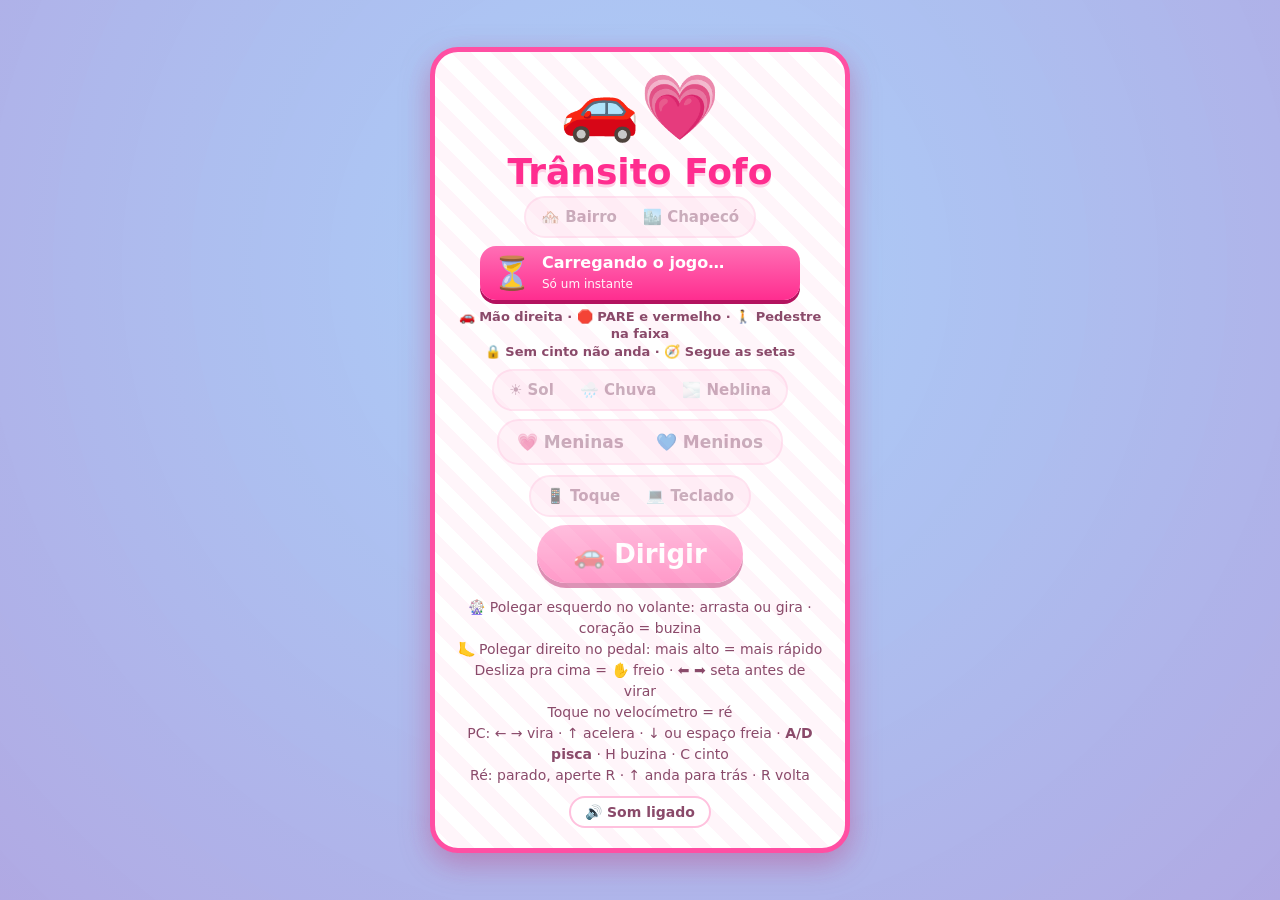
==== index.html @ ff9a9f15 "Add files via upload" ====
<!doctype html>
<html lang="pt-BR">
<head>
<meta charset="utf-8">
<meta name="viewport" content="width=device-width,initial-scale=1,maximum-scale=1,user-scalable=no,viewport-fit=cover">
<meta name="theme-color" content="#ff4fa3">
<meta name="robots" content="noindex">
<title>Trânsito Fofo — o bairro</title>
<link rel="icon" href="data:,">
<link rel="stylesheet" href="style.css">
</head>
<body class="carregando">
<canvas id="game"></canvas>

<div id="hud" class="hidden">
  <!-- spec 008: 3 faixas. Topo = 1 linha (placar + destino) e a barra única de GPS; meio livre; painel embaixo -->
  <div id="topo">
    <div id="placar"><span>⭐ <b id="estrelas">0</b></span><span>🪪 <b id="pontosCnh">0</b></span><span>💰 <b id="dinheiro">1.000,00</b></span></div>
    <div id="rumo"><div id="seta"><svg viewBox="0 0 30 30"><path d="M15 4 L24 15 H18.5 V26 H11.5 V15 H6 Z" fill="#fff" stroke="#fff" stroke-width="1.5" stroke-linejoin="round"/></svg></div><div><small id="rumoIco">👵💊</small> <b id="rumoTxt">0 m</b></div></div>
    <div id="missaoTxt"></div>
  </div>
  <div id="barra">
    <div id="gps" class="hidden"><span id="gpsTxt"></span> <span id="gpsSub">liga a seta!</span></div>
    <div id="proximo" class="hidden"></div>
    <div id="acelCurva">↪ curva!</div>
    <div id="ambChip" class="hidden">🚑 vem atrás</div>
  </div>
  <div id="ladoEsq" class="lado hidden"></div><div id="ladoDir" class="lado hidden"></div>
  <div id="aviso" class="hidden"><div id="avisoTitulo"></div><div id="avisoLinha"></div><div id="avisoExplica"></div></div>
  <div id="velBox" class="ui" title="tocar = engatar/desengatar a ré (R)"><div id="velNum"><div id="velTxt">0</div><small id="velUn">km/h</small></div><div id="limPlaca" title="limite da via">40</div></div>
  <div id="msg" class="hidden"></div>
  <div id="dica" class="hidden"><div id="dicaTxt"></div><div id="dicaSub"></div></div>
</div>

<!-- spec 007/008: botões da seta (pisca), dos lados do velocímetro -->
<div id="setas" class="hidden">
  <button id="setaEsq" class="setaBtn ui" data-lado="esq" aria-label="seta para a esquerda"><svg viewBox="0 0 40 40"><path d="M5 20 L19 7 V14 H35 V26 H19 V33 Z" fill="#fff" stroke="#b35d00" stroke-width="2.2" stroke-linejoin="round"/></svg></button>
  <button id="setaDir" class="setaBtn ui" data-lado="dir" aria-label="seta para a direita"><svg viewBox="0 0 40 40"><path d="M35 20 L21 7 V14 H5 V26 H21 V33 Z" fill="#fff" stroke="#b35d00" stroke-width="2.2" stroke-linejoin="round"/></svg></button>
</div>

<!-- spec 018: cinto de segurança (antes de sair; tecla C no PC) — o carro anda mesmo sem cinto (jogo livre) -->
<button id="cintoBtn" class="ui hidden" aria-label="pôr o cinto de segurança">🔓 Pôr o cinto</button>

<!-- spec 008: volante fixo embaixo à esquerda (só vira; coração = buzina) -->
<div id="thumb" class="hidden">
  <div id="stick"><div class="wheel" id="wheel"></div></div>
</div>

<!-- spec 041 (do site): no modo Teclado, sem pedal/volante/setas na tela — painel com as teclas (acendem ao apertar) -->
<div id="pcPainel" class="hidden">
  <div class="pcLinha"><kbd data-k="ArrowUp">↑</kbd><span>acelera</span><kbd data-k="ArrowDown">↓</kbd><kbd data-k="Space" class="largo">espaço</kbd><span>freia</span></div>
  <div class="pcLinha"><span class="soVolante"><kbd data-k="ArrowLeft">←</kbd><kbd data-k="ArrowRight">→</kbd><span>vira</span></span><kbd data-k="KeyA">A</kbd><kbd data-k="KeyD">D</kbd><span>pisca</span></div>
  <div class="pcLinha"><kbd data-k="KeyH">H</kbd><span>buzina</span><kbd data-k="KeyC">C</kbd><span>cinto</span><kbd data-k="KeyR">R</kbd><span>ré</span></div>
</div>

<div id="pedais" class="hidden">
  <div id="freio" class="pedal">
    <div class="sola"><div class="nerv"></div><div class="rot"><span class="ico">✋</span><b>FREIO</b></div></div>
  </div>
  <div id="acel" class="pedal">
    <div id="acelTrilho" class="sola">
      <div class="nerv"></div>
      <div id="acelFill"></div>
      <div id="acelFaixa"><span id="acelLim">40</span></div>
      <div id="acelVel"></div>
      <div id="acelPe"><svg viewBox="-20 -20 40 40"><path d="M 0 -4 C 0 -14 -16 -16 -16 -4 C -16 6 -4 12 0 18 C 4 12 16 6 16 -4 C 16 -16 0 -14 0 -4 Z" transform="translate(0 -2)" fill="#fff" stroke="#1fae4b" stroke-width="2.4" stroke-linejoin="round"/></svg></div>
      <div id="acelDica">👆<br>arrasta</div>
    </div>
    <div id="acelRot">ACELERA</div>
  </div>
</div>

<div id="menu" class="overlay">
  <div class="card">
    <div class="bigIcon">🚗💗</div>
    <h1>Trânsito Fofo</h1>
    <!-- spec 045: o Centro de Chapecó é um mapa DENTRO do jogo: escolhe aqui (ou na tela de missões) e o Dirigir entra nele -->
    <div id="mapaCtl" class="modo ui"><span data-mapa="bairro">🏘️ Bairro</span><span data-mapa="chapeco">🏙️ Chapecó</span></div>
    <div id="missaoAtual" class="missaoAtual ui" role="button" aria-label="escolher a missão"><span class="ico">⏳</span><span><b>Carregando o jogo…</b><small>Só um instante</small></span></div>
    <p id="menuCnh" class="menuCnh"></p>
    <p class="sub">🚗 <b>Mão direita</b> · 🛑 PARE e vermelho · 🚶 Pedestre na faixa<br>🔒 Sem cinto não anda · 🧭 Segue as setas</p>
    <div id="tempoCtl" class="modo ui"><span data-tempo="sol">☀️ Sol</span><span data-tempo="chuva">🌧️ Chuva</span><span data-tempo="neblina">🌫️ Neblina</span></div>
    <!-- spec 041 (junta com a versão do site): Meninas/Meninos (o tema inteiro rosa/azul), Toque/Teclado e Volante/Pedais -->
    <div id="corCtl" class="modo ui"><span data-cor="rosa">💗 Meninas</span><span data-cor="azul">💙 Meninos</span></div>
    <div id="aparelhoCtl" class="modo ui"><span data-aparelho="toque">📱 Toque</span><span data-aparelho="pc">💻 Teclado</span></div>
    <button id="playBtn">🚗 Dirigir</button>
    <p class="hint hidden" id="hintPc">⌨️ ↑ acelera · ↓ ou espaço freia<span class="soVolante"> · ← → vira</span><br>A/D (ou Q/E) pisca · H buzina · C cinto · R ré</p>
    <p class="hint" id="hintVolante">🎡 Polegar esquerdo no volante: arrasta ou gira · coração = buzina<br>🦶 Polegar direito no pedal: mais alto = mais rápido<br>Desliza pra cima = ✋ freio · ⬅️ ➡️ seta antes de virar<br>Toque no velocímetro = ré<br>PC: ← → vira · ↑ acelera · ↓ ou espaço freia · <b>A/D pisca</b> · H buzina · C cinto<br>Ré: parado, aperte R · ↑ anda para trás · R volta</p>
    <div id="muteBtn" class="mute ui">🔊 Som ligado</div>
  </div>
</div>

<!-- spec 051: a "foto do radar" (aparece quando o radar pega o carro acima do limite) -->
<div id="fotoRadar" class="hidden"><div class="fotoTopo">📸 FISCALIZAÇÃO ELETRÔNICA</div><img id="fotoImg" alt="foto do radar"><div id="fotoTxt"></div></div>
<div id="flash" class="hidden"></div>
<div id="voo"></div>

<!-- spec 031: tela de missões (cartões com o que ensina, dificuldade e medalha) -->
<div id="telaMissoes" class="overlay hidden">
  <div class="card telaM ui">
    <h2>🗺️ Missões</h2>
    <p class="sub">Toque numa missão para escolher</p>
    <div id="missaoCtl" class="missoes"></div>
    <button id="fechaMissoes" class="sec">⬅️ Voltar</button>
  </div>
</div>

<div id="relatorio" class="overlay hidden">
  <div class="card rel ui">
    <div class="relTopo"><span class="bigIcon" id="relIcone">💊</span><div><h2 id="relTitulo">Chegou na farmácia!</h2><p class="sub"><span id="relSub">A vovó agradece 💗</span> <span id="relTempo"></span></p></div><span id="relMedalha" class="relMedalha"></span></div>
    <div class="relEstrelas">⭐ <b id="relEstrelas">0</b></div>
    <ul id="relLista"></ul>
    <div class="relTotal">💰 Multas: <b id="relTotal">R$ 0,00</b></div>
    <div class="relCnh">🪪 <b id="relPontos">0</b> pontos na CNH<br><span id="relSusp"></span></div>
    <div class="relBotoes"><button id="deNovoBtn">🚗 De novo</button><button id="menuBtn" class="sec">🏠 Missões</button></div>
  </div>
</div>

<div id="fps" class="hidden"></div>
<script type="module" src="src/jogo.js"></script>
</body>
</html>
---- style.css ----
/* tema (spec 015): os rosas da interface viram variáveis; body.tema-azul troca pelo mesmo tom em azul (matiz 215°).
   Vermelho de multa/limite, amarelo e verde não mudam (são cores de trânsito). */
:root {
  --t-3a1028: #3a1028;
  --t-5a2a4a: #5a2a4a;
  --t-6a2a4a: #6a2a4a;
  --t-78003c-rgb: 120 0 60;
  --t-8a2a5a: #8a2a5a;
  --t-8a4a6a: #8a4a6a;
  --t-a00050-rgb: 160 0 80;
  --t-b3125f: #b3125f;
  --t-c2185b: #c2185b;
  --t-c2185b-rgb: 194 24 91;
  --t-e0157a: #e0157a;
  --t-ff2d8f: #ff2d8f;
  --t-ff3d9a: #ff3d9a;
  --t-ff4fa3: #ff4fa3;
  --t-ff4fa3-rgb: 255 79 163;
  --t-ff6fb5: #ff6fb5;
  --t-ffa6d2: #ffa6d2;
  --t-ffc1de: #ffc1de;
  --t-ffc4df: #ffc4df;
  --t-ffd1e6: #ffd1e6;
  --t-ffd6ec-rgb: 255 214 236;
  --t-ffd9ea: #ffd9ea;
  --t-ffe3f0: #ffe3f0;
  --t-fff0f7: #fff0f7;
  --t-fff5fa: #fff5fa;
}
body.tema-azul {
  --t-3a1028: #0b1a2f;
  --t-5a2a4a: #223652;
  --t-6a2a4a: #223c62;
  --t-78003c-rgb: 0 42 105;
  --t-8a2a5a: #224982;
  --t-8a4a6a: #405b85;
  --t-a00050-rgb: 0 58 145;
  --t-b3125f: #0c4baa;
  --t-c2185b: #1155b9;
  --t-c2185b-rgb: 17 85 185;
  --t-e0157a: #0e5fd8;
  --t-ff2d8f: #1e78ff;
  --t-ff3d9a: #1975ff;
  --t-ff4fa3: #2b80ff;
  --t-ff4fa3-rgb: 43 128 255;
  --t-ff6fb5: #4b93ff;
  --t-ffa6d2: #82b4ff;
  --t-ffc1de: #93beff;
  --t-ffc4df: #96c0ff;
  --t-ffd1e6: #a3c8ff;
  --t-ffd6ec-rgb: 168 203 255;
  --t-ffd9ea: #abcdff;
  --t-ffe3f0: #b5d3ff;
  --t-fff0f7: #c2daff;
  --t-fff5fa: #c7ddff;
}

* { box-sizing: border-box; -webkit-tap-highlight-color: transparent; }
html, body {
  margin: 0; height: 100%; overflow: hidden; background: #8fd0ff;
  font-family: "Trebuchet MS", "Arial Rounded MT Bold", system-ui, sans-serif;
  user-select: none; -webkit-user-select: none; -webkit-touch-callout: none; touch-action: none;
}
#game { position: fixed; inset: 0; width: 100%; height: 100%; display: block; }
#hud, .overlay, #pedais { height: 100vh; height: 100dvh; bottom: auto; }
.hidden { display: none !important; }

/* ---------- Tela inicial ---------- */
.overlay { position: fixed; inset: 0; display: flex; align-items: center; justify-content: center; padding: 16px;
  background: radial-gradient(circle at 50% 30%, rgb(var(--t-ffd6ec-rgb) / .25), rgb(var(--t-ff4fa3-rgb) / .3)); }
.card { background: #fff; border-radius: 28px; padding: 20px 22px; text-align: center; max-width: 420px; width: 100%;
  max-height: 100%; overflow: auto; touch-action: pan-y; border: 5px solid var(--t-ff4fa3); box-shadow: 0 10px 30px rgb(var(--t-c2185b-rgb) / .35);
  background-image: repeating-linear-gradient(45deg, #fff 0 14px, var(--t-fff5fa) 14px 28px); }
.bigIcon { font-size: 64px; line-height: 1.1; }
h1 { margin: 8px 0 4px; font-size: 36px; color: var(--t-ff2d8f); text-shadow: 0 3px 0 var(--t-ffd1e6); }
.sub { margin: 0 0 16px; color: var(--t-8a4a6a); font-weight: 700; font-size: 17px; line-height: 1.4; }
.hint { color: var(--t-8a4a6a); font-size: 14px; margin: 14px 0 0; line-height: 1.5; }
button { font: inherit; font-size: 26px; font-weight: 900; color: #fff; background: linear-gradient(var(--t-ff6fb5), var(--t-ff2d8f));
  border: none; border-radius: 40px; padding: 14px 36px; box-shadow: 0 5px 0 var(--t-b3125f); cursor: pointer; }
button:active { transform: translateY(3px); box-shadow: 0 2px 0 var(--t-b3125f); }
.mute { display: inline-block; margin-top: 10px; padding: 6px 14px; border-radius: 16px; font-weight: 800; font-size: 14px;
  color: var(--t-8a4a6a); border: 2px solid var(--t-ffc1de); cursor: pointer; background: #fff; }
#fps { position: fixed; bottom: 4px; right: 6px; color: #fff; font: 700 12px monospace; background: rgba(0,0,0,.45); padding: 2px 8px; border-radius: 8px; pointer-events: none; }

/* ---------- flash do radar e estrelinhas voando ---------- */
#flash { position: fixed; inset: 0; background: #fff; pointer-events: none; opacity: 0; }
#flash.pisca { animation: flash .55s ease-out; }
/* spec 051: foto do radar — cartão de foto (polaroide) com o carro visto do poste do radar */
#fotoRadar { position: fixed; right: 10px; top: calc(env(safe-area-inset-top, 0px) + 92px); width: min(230px, 46vw); z-index: 8; pointer-events: none;
  background: #fffdf6; border-radius: 6px; padding: 7px 7px 9px; box-shadow: 0 6px 18px rgba(0,0,0,.35); transform: rotate(2.5deg);
  font: 700 11px/1.35 ui-monospace, Consolas, monospace; color: #222; text-shadow: none; }
#fotoRadar.entra { animation: fotoEntra .45s cubic-bezier(.2,1.4,.4,1); }
@keyframes fotoEntra { from { transform: translateX(120%) rotate(12deg); opacity: 0; } to { transform: rotate(2.5deg); opacity: 1; } }
#fotoRadar .fotoTopo { background: #111; color: #ffd23f; font-weight: 900; font-size: 11px; padding: 3px 6px; border-radius: 3px 3px 0 0; letter-spacing: .5px; }
#fotoImg { display: block; width: 100%; aspect-ratio: 4 / 3; object-fit: cover; filter: grayscale(.55) sepia(.35) contrast(1.15); background: #333; }
#fotoTxt { margin-top: 5px; }
#fotoTxt b { color: #c8102e; font-size: 13px; }
@keyframes flash { 0% { opacity: .95 } 100% { opacity: 0 } }
#voo { position: fixed; inset: 0; pointer-events: none; }
.voa.perde { color: #ff3b3b; text-shadow: 0 2px 0 #fff, 0 0 8px rgba(0,0,0,.45); }
.voa { position: fixed; transform: translate(0, 0); margin: -16px 0 0 -70px; width: 140px; white-space: nowrap; text-align: center; font-size: 28px; font-weight: 900;
  color: #ffd84d; text-shadow: 0 2px 0 var(--t-c2185b), 0 0 8px rgba(0,0,0,.4); transition: transform 1.1s cubic-bezier(.5,-0.3,.6,1), opacity 1.1s ease-in; }

/* ---------- relatório da viagem ---------- */
#relatorio { z-index: 5; background: rgb(var(--t-ff4fa3-rgb) / .35); }
.card.rel { padding: 14px 16px 16px; text-align: left; }
.relTopo { display: flex; align-items: center; gap: 10px; }
.relTopo .bigIcon { font-size: 46px; }
.relTopo h2 { margin: 0; font-size: 24px; color: var(--t-ff2d8f); }
.relTopo .sub { margin: 2px 0 0; font-size: 15px; }
.relEstrelas { text-align: center; font-size: 40px; font-weight: 900; color: #ffb400; margin: 6px 0 4px; text-shadow: 0 2px 0 #ffe6a0; }
#relLista { list-style: none; margin: 0; padding: 0; display: flex; flex-direction: column; gap: 5px; }
#relLista li { border-radius: 14px; padding: 6px 10px; font-weight: 800; font-size: 15px; display: flex; flex-wrap: wrap; align-items: baseline; gap: 2px 8px; }
#relLista li b { margin-left: auto; white-space: nowrap; }
#relLista li small.lin { flex-basis: auto; order: 0; font-size: 13px; }
#relLista li small { flex-basis: 100%; order: 3; font-weight: 700; color: var(--t-8a4a6a); font-size: 13px; }
#relLista li.ok { background: #e8fbe9; color: #1f7a35; }
#relLista li.multa, #relLista li.bat { background: #ffe8e8; color: #b3121b; }
.relTotal { margin-top: 10px; text-align: center; font-size: 21px; font-weight: 900; color: #b3121b; background: #fff0f0; border-radius: 16px; padding: 8px; border: 3px solid #ffc1c1; }
#relatorio.semMulta .relTotal { color: #1f7a35; background: #e8fbe9; border-color: #b8ecc0; }
.relTotal b { font-size: 25px; }
.relCnh { text-align: center; margin: 8px 0 12px; font-weight: 800; color: #5a3a4a; font-size: 16px; line-height: 1.5; }
#relSusp.ruim { color: #b3121b; } #relSusp.bom { color: #1f7a35; }
.card.rel button { display: block; margin: 0 auto; font-size: 22px; padding: 12px 26px; }
.missao { margin: 0 0 8px; color: var(--t-e0157a); font-size: 18px; font-weight: 800; }

/* ---------- Pedais (spec 005): acelerador deslizante à direita, freio à esquerda ---------- */
#pedais { --f: 0; --lim: .57; --v: 0; --pad: 14px; position: fixed; inset: 0; pointer-events: none; z-index: 2; }
.pedal .sola { position: relative; border-radius: 30px; transition: transform .07s ease-out, box-shadow .07s ease-out, filter .07s; }
.pedal .sola::after { content: ''; position: absolute; inset: 0; border: 4px solid #fff; border-radius: inherit; pointer-events: none; }
.pedal .nerv { position: absolute; inset: 0; border-radius: inherit; pointer-events: none;
  background: repeating-linear-gradient(to top, transparent 0 15px, rgba(0,60,20,.13) 15px 19px); }

/* acelerador */
/* spec 016: acelerador VERDE (anda) e freio VERMELHO (para), como o semáforo — iguais nos dois temas */
#acelTrilho { position: absolute; inset: 0; background: linear-gradient(90deg, #c8f5cf, #8ee09b 55%, #5fcd74);
  box-shadow: 0 7px 0 #1f7a35, 0 10px 18px rgba(0,0,0,.28); }
#acelFill { position: absolute; inset: 0; border-radius: inherit;
  background: linear-gradient(to top, #8fe39c 0, #1fae4b calc(var(--pad) + var(--lim) * (100% - 2 * var(--pad))),
    #ffb347 calc(var(--pad) + var(--lim) * (100% - 2 * var(--pad))), #ff7a00 100%);     /* acima do limite: laranja (vermelho é do freio) */
  clip-path: inset(calc(var(--pad) + (1 - var(--f)) * (100% - 2 * var(--pad))) 0 0 0 round 16px 16px 30px 30px); }
#acelFaixa { position: absolute; left: -2px; right: -2px; height: 9px; transform: translateY(50%); border-radius: 5px;
  bottom: calc(var(--pad) + var(--lim) * (100% - 2 * var(--pad))); transition: bottom .35s ease-out;
  background: linear-gradient(#fff3a6, #ffcc1f 45%, #e6a300); box-shadow: 0 0 0 2px #fff, 0 2px 6px rgba(0,0,0,.3); z-index: 2; }
#acelLim { position: absolute; right: calc(100% + 8px); top: 50%; transform: translateY(-50%); background: #ffd23f; color: #6b4200;
  font-weight: 900; font-size: 15px; line-height: 1; padding: 5px 8px; border-radius: 12px; border: 3px solid #fff;
  box-shadow: 0 2px 6px rgba(0,0,0,.25); text-shadow: none; }
#acelLim::after { content: ''; position: absolute; left: 100%; top: 50%; transform: translateY(-50%); border: 6px solid transparent; border-left-color: #fff; }
#acelVel { position: absolute; left: 12px; right: 12px; height: 4px; border-radius: 2px; background: rgba(255,255,255,.9);
  bottom: calc(var(--pad) + var(--v) * (100% - 2 * var(--pad))); transform: translateY(50%); box-shadow: 0 0 0 1px rgb(var(--t-a00050-rgb) / .35); z-index: 1; }
#acelPe { position: absolute; left: 50%; width: 62px; height: 62px; margin-left: -31px; z-index: 3;
  bottom: calc(var(--pad) + var(--f) * (100% - 2 * var(--pad))); transform: translateY(50%) scale(.8); opacity: 0;
  transition: opacity .1s, transform .1s; filter: drop-shadow(0 3px 3px rgba(0,70,25,.4)); }
#acelPe svg { width: 100%; height: 100%; display: block; }
#acelDica { position: absolute; left: 0; right: 0; bottom: 18%; text-align: center; color: #1f7a35; font-weight: 900; font-size: 15px;
  line-height: 1.15; text-shadow: 0 1px 0 #fff; animation: dica 1.4s ease-in-out infinite; }
@keyframes dica { 0%, 100% { transform: translateY(6px) } 50% { transform: translateY(-10px) } }
#acelRot { position: absolute; left: 50%; top: -13px; transform: translateX(-50%) rotate(-3deg); background: #1fae4b; color: #fff;
  font-weight: 900; font-size: 13px; letter-spacing: 1px; padding: 2px 9px; border-radius: 10px; border: 2px solid #fff;
  box-shadow: 0 2px 5px rgba(0,0,0,.25); text-shadow: none; z-index: 4; white-space: nowrap; transition: transform .07s; }
/* afunda ao toque */
#acel.apertado #acelTrilho { transform: translateY(5px) scaleX(.95);
  box-shadow: 0 2px 0 #1f7a35, 0 4px 8px rgba(0,0,0,.25), 0 0 18px 4px rgba(31,174,75,.45); }
#acel.apertado #acelRot { transform: translateX(-50%) translateY(5px) rotate(-3deg); }
#acel.apertado #acelPe { opacity: 1; transform: translateY(50%) scale(1); }
#acel.apertado #acelDica, #acel.usado #acelDica { display: none; }
#acel.acima #acelPe path { fill: #fff1de; stroke: #ff7a00; }
#acel.acima #acelTrilho::after { border-color: #ffd9b0; animation: alerta .5s ease-in-out infinite alternate; }
@keyframes alerta { from { box-shadow: 0 0 0 0 rgba(255,122,0,.0) } to { box-shadow: 0 0 0 5px rgba(255,122,0,.6) } }

/* freio */
#freio .sola { position: absolute; inset: 0; background: radial-gradient(circle at 35% 25%, #ff6a5c, #e8262f 55%, #b3121b);
  box-shadow: 0 7px 0 #7a0a0a, 0 10px 18px rgba(0,0,0,.28); }
#freio .nerv { background: repeating-linear-gradient(to top, transparent 0 13px, rgba(90,0,10,.14) 13px 17px); }
#freio .rot { position: absolute; inset: 0; display: flex; flex-direction: column; align-items: center; justify-content: center; gap: 2px;
  color: #fff; text-shadow: 0 2px 0 #9b1020; }
#freio .ico { font-size: 38px; line-height: 1; text-shadow: none; filter: drop-shadow(0 2px 0 rgba(120,0,20,.45)); }
#freio b { font-size: 21px; font-weight: 900; letter-spacing: 1.5px; }
#freio.apertado .sola { transform: perspective(500px) rotateX(10deg) translateY(6px) scale(.95); filter: brightness(.9) saturate(1.15);
  box-shadow: 0 1px 0 #7a0a0a, 0 3px 6px rgba(0,0,0,.25), 0 0 0 7px rgba(255,70,50,.45), 0 0 22px 6px rgba(255,40,30,.5); }
#freio.apertado .sola::after { border-color: #ffe1e1; }
#freio.apertado .ico { animation: aperta .25s ease-out; }
@keyframes aperta { 0% { transform: scale(1) } 40% { transform: scale(1.25, .8) } 100% { transform: scale(1) } }

/* escolha do controle no menu */
.modo { display: inline-flex; gap: 4px; padding: 4px; margin: 0 0 14px; background: var(--t-ffe3f0); border-radius: 22px; border: 2px solid var(--t-ffc1de); }
.modo span { padding: 7px 14px; border-radius: 18px; font-weight: 900; font-size: 17px; color: var(--t-8a4a6a); cursor: pointer; }
.modo span.on { background: linear-gradient(var(--t-ff6fb5), var(--t-ff2d8f)); color: #fff; box-shadow: 0 3px 0 var(--t-b3125f); }
#corCtl { display: flex; width: max-content; margin: 0 auto 10px; }
#corCtl span[data-cor=azul].on { background: linear-gradient(#6fb0ff, #2d74ff); box-shadow: 0 3px 0 #1249b3; }

.setaBtn { pointer-events: auto; width: 46px; height: 46px; padding: 0; border-radius: 50%; display: flex; align-items: center; justify-content: center;
  background: radial-gradient(circle at 35% 30%, #ffd98a, #f5a623 60%, #d98400); border: 3px solid #fff;
  box-shadow: 0 4px 0 #9a5800, 0 6px 10px rgba(0,0,0,.25); filter: saturate(.75) brightness(.95); touch-action: none; }
.setaBtn svg { width: 27px; height: 27px; display: block; }
.reBtn { font: 900 18px/1 system-ui, sans-serif; color: #fff; }                         /* spec 046: ré no Centro */
.reBtn.on { background: radial-gradient(circle at 35% 30%, #ffffff, #dfe7ff 55%, #b9c7f0); color: #2b3a8a; }
body.centro.modo-volante #setas { width: 150px; margin-left: -75px; }
.setaBtn:active { transform: translateY(3px); box-shadow: 0 2px 0 #9a5800, 0 4px 8px rgba(0,0,0,.25); }
.setaBtn.ligada { filter: none; border-color: #fff3c4; }
.setaBtn.ligada.aceso { background: radial-gradient(circle at 35% 30%, #fff6c8, #ffd000 55%, #ffae00);
  box-shadow: 0 5px 0 #9a5800, 0 0 0 5px rgba(255,200,0,.55), 0 0 22px 8px rgba(255,190,0,.75); }

/* =====================================================================================================================
   spec 008 — interface em 3 faixas: TOPO (placar + barra de GPS, ≤ 22% da altura) · MEIO livre (22–68%) · PAINEL (≥ 70%)
   Os avisos temporários (multa, dica, boas-vindas, indicadores do PARE) entram só no alto do meio (22% a 37%).
   ===================================================================================================================== */
:root { --sb: env(safe-area-inset-bottom, 0px); --st: env(safe-area-inset-top, 0px); --m: 10px; --pedalW: clamp(66px, 20vw, 80px);
  --volW: min(156px, 40vw); --volPedW: clamp(60px, 17vw, 72px); --painelBase: calc(var(--sb) + 10px); }

/* ---------- topo: 1 linha fina ---------- */
#hud { position: fixed; inset: 0; pointer-events: none; color: #fff; text-shadow: 0 2px 0 var(--t-c2185b), 0 0 6px rgba(0,0,0,.35); }
#topo { position: absolute; top: calc(var(--st) + 6px); left: 6px; right: 6px; display: flex; justify-content: center; align-items: center; gap: 5px; }
#missaoTxt { display: none; }
#placar { display: flex; gap: 5px; }
#placar span, #rumo { background: rgba(255,255,255,.92); color: var(--t-8a2a5a); text-shadow: none; font-weight: 900; font-size: 15px; line-height: 1;
  padding: 5px 8px; border-radius: 13px; box-shadow: 0 2px 5px rgba(0,0,0,.18); white-space: nowrap; transition: transform .15s; }
#placar span.pula { animation: pula .45s ease-out; }
#placar span.treme { animation: tremePlacar .5s ease-in-out; background: #ffe1e1; }
@keyframes tremePlacar { 0%, 100% { transform: translateX(0) } 20% { transform: translateX(-5px) rotate(-4deg) } 40% { transform: translateX(5px) rotate(4deg) }
  60% { transform: translateX(-4px) rotate(-2deg) } 80% { transform: translateX(3px) } }
@keyframes pula { 0% { transform: scale(1) } 35% { transform: scale(1.35) } 100% { transform: scale(1) } }
#rumo { display: flex; align-items: center; gap: 4px; padding: 2px 8px 2px 3px; }
#rumo small { font-size: 12px; }
#seta { position: relative; width: 21px; height: 21px; border-radius: 50%; background: var(--t-ff4fa3); flex: none; }
#seta svg { width: 100%; height: 100%; display: block; }
@media (max-width: 370px) { #placar span, #rumo { font-size: 13px; padding: 5px 6px; } #rumo { padding: 2px 6px 2px 3px; } #topo, #placar { gap: 4px; } }

/* ---------- barra única de GPS: conversão + próximo sinal + "curva!" (substitui balão, chips e o chip do pedal) ---------- */
#barra { position: absolute; top: calc(var(--st) + 40px); left: 6px; right: 6px; display: flex; flex-wrap: wrap; justify-content: center; gap: 4px 5px; }
#gps { background: #1a73e8; color: #fff; text-shadow: none; border: 2px solid #fff; border-radius: 14px; padding: 4px 10px;
  box-shadow: 0 2px 6px rgba(0,0,0,.25); font-weight: 900; font-size: 15px; line-height: 1.15; white-space: nowrap; max-width: 100%; animation: popB .35s ease-out; }
#gpsSub { color: #ffd23f; font-size: 14px; }
#gpsSub::before { content: '· '; color: #fff; }
#gps.ok { background: #1f9d55; }
#gps.ok #gpsSub { color: #fff; }
#ambChip { font-weight: 900; font-size: 15px; padding: 4px 10px; border-radius: 14px; border: 2px solid #fff; color: #fff; text-shadow: none;
  animation: giroflex .5s steps(1) infinite; }
@keyframes giroflex { 0% { background: #e8262f; } 50% { background: #2a6aff; } }
#gps.espera { background: #e8262f; animation: none; }
#gps.agora { background: var(--t-ff4fa3); animation: gpsAgora .45s ease-in-out infinite alternate; }
@keyframes gpsAgora { from { transform: scale(1); } to { transform: scale(1.12); } }
#proximo { display: flex; gap: 5px; }
.chip { background: rgba(255,255,255,.95); color: var(--t-5a2a4a); text-shadow: none; font-weight: 900; font-size: 15px; line-height: 1.15; padding: 4px 9px; border-radius: 14px;
  box-shadow: 0 2px 5px rgba(0,0,0,.2); border: 2px solid #8a909c; white-space: nowrap; }
.chip.vermelho { border-color: #e8262f; background: #ffe3e3; color: #a0101a; }
.chip.amarelo { border-color: #f2b705; background: #fff6d6; color: #7a5a00; }
.chip.verde { border-color: #1fae4b; background: #e3fbe8; color: #11672c; }
.chip.pare { border-color: #e8262f; }
#acelCurva { background: #fff; color: var(--t-c2185b); border: 2px solid var(--t-ff4fa3); font-weight: 900; font-size: 15px; line-height: 1.15; padding: 4px 9px; border-radius: 14px;
  box-shadow: 0 2px 5px rgba(0,0,0,.2); text-shadow: none; white-space: nowrap; animation: popB .3s ease-out; }
#acelCurva:not(.on) { display: none; }
@keyframes popB { from { transform: scale(.4); opacity: 0 } to { transform: scale(1); opacity: 1 } }
@media (max-width: 370px) { #gps, .chip, #acelCurva { font-size: 14px; padding: 3px 7px; } #gpsSub { font-size: 13px; } }

/* ---------- avisos temporários: só no alto do meio (de 22% a 37% da altura) ---------- */
#aviso, #dica { position: absolute; left: 50%; top: 22%; transform: translateX(-50%); width: min(94vw, 440px); background: rgba(255,255,255,.96); color: var(--t-3a1028);
  text-shadow: none; border: 3px solid #e8262f; border-radius: 16px; padding: 5px 10px 6px; box-shadow: 0 5px 14px rgba(0,0,0,.28); animation: pop .45s ease-out; text-align: center; }
#dica { border-color: #ff9f1c; }
#avisoTitulo { font-weight: 900; font-size: 21px; line-height: 1.15; color: #d0121b; white-space: nowrap; overflow: hidden; text-overflow: ellipsis; }
#avisoLinha .nw { white-space: nowrap; }
#avisoLinha { font-weight: 900; font-size: 16px; line-height: 1.2; margin-top: 2px; white-space: nowrap; letter-spacing: -.3px; }
#avisoExplica { font-weight: 800; font-size: 16px; color: var(--t-6a2a4a); margin-top: 2px; line-height: 1.2; }
#dicaTxt { font-weight: 900; font-size: 20px; line-height: 1.15; }
#dicaSub { font-weight: 800; font-size: 15px; color: var(--t-6a2a4a); margin-top: 2px; line-height: 1.2; }
@media (max-width: 370px) { #aviso, #dica { width: 97vw; padding: 4px 6px 5px; } #avisoLinha { font-size: 15px; letter-spacing: -.5px; } #avisoTitulo { font-size: 20px; } #avisoExplica, #dicaSub { font-size: 15px; } }
/* boas-vindas / acertos: pílula de 1 linha no alto do meio */
#msg { position: absolute; left: 50%; top: 22%; transform: translateX(-50%); font-size: 17px; font-weight: 900; line-height: 1.15;
  background: rgb(var(--t-ff4fa3-rgb) / .9); border: 2px solid #fff; border-radius: 15px; padding: 3px 12px 4px; box-shadow: 0 3px 8px rgba(0,0,0,.2); text-shadow: 0 1px 0 var(--t-b3125f);
  text-align: center; width: max-content; max-width: 92vw; white-space: pre-line; animation: pop .5s ease-out; }
@keyframes pop { from { transform: translateX(-50%) scale(.3); opacity: 0 } to { transform: translateX(-50%) scale(1); opacity: 1 } }
/* indicadores do PARE: pequenos, nas bordas, logo abaixo da linha das boas-vindas */
.lado { position: absolute; top: calc(22% + 34px); font-weight: 900; font-size: 14px; line-height: 1.1; padding: 4px 9px; border-radius: 13px; text-shadow: none;
  border: 2px solid #fff; box-shadow: 0 3px 8px rgba(0,0,0,.3); white-space: nowrap; }
#ladoEsq { left: max(6px, env(safe-area-inset-left)); }
#ladoDir { right: max(6px, env(safe-area-inset-right)); }
.lado.vem { background: #e8262f; color: #fff; animation: piscaLado .5s ease-in-out infinite alternate; }
.lado.livre { background: #1fae4b; color: #fff; }
@keyframes piscaLado { from { transform: scale(1) } to { transform: scale(1.07) } }
#hud.cartao .lado { visibility: hidden; }      /* o cartão de multa/dica (4 s) ocupa o lugar; os indicadores voltam depois */

/* ---------- painel embaixo (≥ 70% da altura): velocímetro no centro, setas dos lados ---------- */
#velBox { position: absolute; left: 50%; margin-left: -45px; width: 90px; height: 54px; bottom: calc(var(--painelBase) + 12px);
  display: flex; align-items: center; justify-content: center; gap: 4px; background: rgba(255,255,255,.88); color: #333; text-shadow: none;
  padding: 0 5px 0 4px; border-radius: 18px; box-shadow: 0 3px 8px rgba(0,0,0,.25); border: 3px solid var(--t-ff4fa3); }
#velNum { display: flex; flex-direction: column; align-items: center; line-height: 1; min-width: 36px; }
#velTxt { font-size: 27px; font-weight: 900; line-height: 1; }
#velNum small { font-size: 10px; font-weight: 800; color: #777; margin-top: 1px; }
#limPlaca { width: 36px; height: 36px; border-radius: 50%; background: #fff; border: 4px solid #e8262f; flex: none;
  display: flex; align-items: center; justify-content: center; font-weight: 900; font-size: 15px; color: #111; }
#velBox.acima { background: #ffe1e1; border-color: #e8262f; animation: treme .35s ease-in-out infinite alternate; }
#velBox.acima #velTxt { color: #e8262f; }
#velBox { pointer-events: auto; cursor: pointer; }
#velBox.re { background: #fff; border-color: #333; }
#velBox.re #velUn { color: #fff; background: #333; border-radius: 6px; padding: 1px 5px; }
@keyframes treme { from { transform: rotate(-2deg) } to { transform: rotate(2deg) } }
#setas { position: fixed; left: 50%; width: 192px; margin-left: -96px; bottom: calc(var(--painelBase) + 16px); display: flex; justify-content: space-between;
  z-index: 3; pointer-events: none; }

/* pedais (modo padrão): freio à esquerda, acelerador à direita, baixos e finos, meio transparentes fora de uso */
#acel { position: absolute; right: max(var(--m), env(safe-area-inset-right)); bottom: var(--painelBase); width: var(--pedalW); height: calc(30vh - 32px); height: calc(30dvh - 32px); }
#freio { position: absolute; left: max(var(--m), env(safe-area-inset-left)); bottom: var(--painelBase); width: var(--pedalW); height: min(108px, 16dvh); }
.pedal { opacity: .85; transition: opacity .12s; }
.pedal.apertado { opacity: 1; }
#freio { opacity: 1; }                   /* freio sempre opaco: vermelho translúcido sobre o céu parecia rosa */
#freio .ico { font-size: 26px; }
#freio b { font-size: 15px; letter-spacing: 1px; }
#acelLim { display: none; }               /* o limite aparece 1× só, no velocímetro; no pedal fica a faixa dourada */
#acelDica { font-size: 13px; }
#acelPe { width: 46px; height: 46px; margin-left: -23px; }
#acelRot { font-size: 11px; top: -11px; padding: 1px 7px; }

/* ---------- modo volante (2 polegares): volante à esquerda · velocímetro + setas no centro · freio em cima do acelerador à direita ---------- */
#thumb { position: fixed; left: max(var(--m), env(safe-area-inset-left)); bottom: var(--painelBase); width: var(--volW); height: var(--volW); pointer-events: none; z-index: 2; }
#stick { position: absolute; inset: 0; }
#wheel { width: 100%; height: 100%; filter: drop-shadow(0 4px 6px rgba(0,0,0,.25)); will-change: transform; opacity: .9; }
#thumb.active #wheel { opacity: 1; }
.wheel svg { width: 100%; height: 100%; display: block; }
#wheel svg .hz { transform-box: fill-box; transform-origin: center; }
#wheel.honk svg .hz { animation: squish .38s ease-out; }
@keyframes squish { 0% { transform: scale(1) } 25% { transform: scale(1.22, .78) } 55% { transform: scale(.92, 1.1) } 80% { transform: scale(1.04, .97) } 100% { transform: scale(1) } }
body.modo-volante { --centroX: calc((var(--m) + var(--volW) + 100vw - var(--m) - var(--volPedW)) / 2); --acelH: calc(30dvh - 86px); }
body.modo-volante #acel { width: var(--volPedW); height: calc(30vh - 86px); height: var(--acelH); }
body.modo-volante #acelRot { display: none; }
body.modo-volante #freio { right: max(var(--m), env(safe-area-inset-right)); left: auto; width: var(--volPedW); height: 58px;
  bottom: calc(var(--painelBase) + 30vh - 86px + 4px); bottom: calc(var(--painelBase) + var(--acelH) + 4px); }
body.modo-volante #freio .rot { gap: 0; }
body.modo-volante #freio .ico { font-size: 22px; }
body.modo-volante #freio b { font-size: 11px; letter-spacing: .5px; }
body.modo-volante #freio .sola, body.modo-volante #acelTrilho { border-radius: 22px; }
body.modo-volante #velBox { left: var(--centroX); bottom: calc(var(--painelBase) + 58px); }
/* spec 018: botão do cinto, logo acima do velocímetro; pisca até pôr; depois fica verde e some */
#cintoBtn { position: fixed; left: 50%; transform: translateX(-50%); bottom: calc(var(--painelBase) + 74px); z-index: 3;
  pointer-events: auto; font-family: inherit; font-weight: 900; font-size: 15px; line-height: 1; color: #fff; background: linear-gradient(#ff8a3d, #f05a00);
  border: 3px solid #fff; border-radius: 18px; padding: 8px 14px; box-shadow: 0 3px 0 #a33a00, 0 6px 12px rgba(0,0,0,.25);
  text-shadow: none; cursor: pointer; animation: cintoPulsa .7s ease-in-out infinite alternate; white-space: nowrap; }
#cintoBtn.chama { animation: cintoChama .5s ease-in-out 2; }
@keyframes cintoChama { 0%,100% { transform: translateX(-50%) rotate(0) } 25% { transform: translateX(-50%) rotate(-8deg) scale(1.15) } 75% { transform: translateX(-50%) rotate(8deg) scale(1.15) } }
#cintoBtn.ok { background: linear-gradient(#5fd17a, #1f9d55); box-shadow: 0 3px 0 #11672c, 0 6px 12px rgba(0,0,0,.25); animation: none; }
@keyframes cintoPulsa { from { transform: translateX(-50%) scale(1) } to { transform: translateX(-50%) scale(1.08) } }
body.modo-volante #cintoBtn { left: var(--centroX); bottom: calc(var(--painelBase) + 120px); }
body.modo-volante #setas { left: var(--centroX); width: 100px; margin-left: -50px; bottom: var(--painelBase); }

/* spec 021/022: missões no menu, medalha e botões do relatório */
.missoes { display: grid; grid-template-columns: 1fr 1fr; gap: 6px; margin: 2px auto 6px; width: min(320px, 100%); }
.missoes > span { position: relative; display: flex; flex-direction: column; align-items: center; gap: 1px; padding: 6px 4px; border-radius: 14px; font-weight: 800; font-size: 12.5px; line-height: 1.15;
  background: var(--t-fff0f7); border: 2px solid var(--t-ffc1de); color: var(--t-8a4a6a); cursor: pointer; text-align: center; }
.missoes > span b { font-size: 22px; }
.missoes > span i { position: absolute; top: -6px; right: -4px; font-style: normal; font-size: 20px; }
.missoes > span.on { background: linear-gradient(var(--t-ff6fb5), var(--t-ff2d8f)); color: #fff; border-color: #fff; box-shadow: 0 3px 0 var(--t-b3125f); }
.menuCnh { font-size: 13px; font-weight: 800; color: var(--t-8a4a6a); margin: 0 0 8px; }
.relMedalha { margin-left: auto; font-size: 40px; line-height: 1; display: flex; flex-direction: column; align-items: center; }
.relMedalha small { font-size: 11px; font-weight: 900; color: #1f7a35; }
.relBotoes { display: flex; gap: 8px; justify-content: center; }
.relBotoes button.sec { background: #fff; color: var(--t-c2185b); box-shadow: 0 4px 0 var(--t-ffc1de); border: 2px solid var(--t-ffc1de); }
.relBotoes button { font-size: 18px; padding: 10px 14px; white-space: nowrap; }
#menu .sub { font-size: 13px; line-height: 1.35; margin: 4px 0 8px; }
/* spec 021: relatório mais compacto (ganhou medalha e 2 botões; com 4 multas tem de caber em pé sem rolar) */
.relTopo h2 { font-size: 21px; line-height: 1.1; }
.relTopo .bigIcon { font-size: 40px; }
.relEstrelas { font-size: 34px; margin: 2px 0 2px; }
#relLista { gap: 4px; }
#relLista li { padding: 4px 10px; font-size: 14px; }
.relTotal { margin-top: 6px; padding: 5px; font-size: 19px; }
.relTotal b { font-size: 22px; }
.relCnh { margin: 5px 0 8px; font-size: 14px; line-height: 1.35; }
.relBotoes button { font-size: 17px; padding: 9px 14px; }

/* spec 031: missão escolhida no menu + tela de missões com cartões */
.missaoAtual { display: flex; align-items: center; gap: 10px; margin: 4px auto 6px; width: min(320px, 100%); padding: 8px 12px;
  border-radius: 16px; background: linear-gradient(var(--t-ff6fb5), var(--t-ff2d8f)); color: #fff; cursor: pointer; text-align: left;
  box-shadow: 0 4px 0 var(--t-b3125f); }
.missaoAtual .ico { font-size: 32px; }
.missaoAtual b { display: block; font-size: 16px; line-height: 1.15; }
.missaoAtual small { font-size: 12px; opacity: .95; }
.missaoAtual .troca { margin-left: auto; font-weight: 900; font-size: 13px; background: #fff; color: var(--t-c2185b); border-radius: 12px; padding: 4px 8px; white-space: nowrap; }
#telaMissoes { z-index: 20; }
.card.telaM { max-height: 100%; overflow-y: auto; padding: 14px 14px 16px; }
.card.telaM h2 { margin: 0; color: var(--t-ff2d8f); }
.card.telaM .sub { margin: 2px 0 8px; font-size: 13px; }
#missaoCtl.missoes { display: flex; flex-direction: column; gap: 7px; width: 100%; margin: 0 0 10px; }
#missaoCtl.missoes > span { position: relative; display: grid; grid-template-columns: 44px 1fr auto; grid-template-rows: auto auto; align-items: center;
  column-gap: 8px; text-align: left; padding: 8px 10px; font-size: 14px; border-radius: 14px; }
#missaoCtl.missoes > span b { grid-row: 1 / 3; font-size: 32px; text-align: center; }
#missaoCtl.missoes > span strong { font-size: 15px; line-height: 1.15; }
#missaoCtl.missoes > span em { grid-column: 2; font-style: normal; font-weight: 700; font-size: 12px; opacity: .85; }
#missaoCtl.missoes > span i { position: static; grid-column: 3; grid-row: 1 / 3; font-size: 26px; text-align: center; min-width: 30px; }
#missaoCtl.missoes .dif { font-size: 11px; letter-spacing: -1px; }
#fechaMissoes { font-size: 18px; padding: 9px 20px; background: #fff; color: var(--t-c2185b); box-shadow: 0 4px 0 var(--t-ffc1de); border: 2px solid var(--t-ffc1de); }
#missaoCtl.missoes .dif u { text-decoration: none; opacity: .25; }
#tempoCtl { display: flex; width: max-content; margin: 0 auto 8px; }
/* ---------- spec 041 (do site): Toque/Teclado e Volante/Pedais no menu; painel de teclas no modo Teclado ---------- */
#aparelhoCtl, #modoCtl, #mapaCtl { display: flex; width: max-content; margin: 0 auto 8px; }
/* spec 045: até o jogo terminar de carregar, os botões do menu ficam apagados (antes pareciam travados) */
body.carregando #menu .modo, body.carregando #playBtn { opacity: .45; pointer-events: none; }
#mapaCtl span { font-size: 15px; padding: 6px 11px; }
#missaoCtl span.chapeco { border-style: dashed; }
#aparelhoCtl span, #modoCtl span { font-size: 15px; padding: 6px 11px; }
#pcPainel { display: none; }
body.aparelho-pc #acel, body.aparelho-pc #freio, body.aparelho-pc #thumb, body.aparelho-pc #setas { display: none !important; }
body.aparelho-pc #pcPainel { display: flex; flex-direction: column; gap: 7px; position: absolute; left: 14px; bottom: 14px; padding: 10px 12px;
  background: rgba(255,255,255,.9); border-radius: 18px; box-shadow: 0 3px 10px rgba(0,0,0,.22); border: 3px solid var(--t-ff4fa3);
  color: var(--t-5a2a4a); font-weight: 800; font-size: 14px; text-shadow: none; pointer-events: none; z-index: 5; }
.pcLinha { display: flex; align-items: center; gap: 5px; white-space: nowrap; }
.pcLinha span { margin-right: 6px; }
.pcLinha .soVolante { display: inline-flex; align-items: center; gap: 5px; }
body.modo-pedais .pcLinha .soVolante, #hintPc .soVolante.off { display: none; }
kbd { display: inline-flex; align-items: center; justify-content: center; min-width: 30px; height: 30px; padding: 0 6px; border-radius: 8px;
  font: 900 15px/1 system-ui, sans-serif; color: #333; background: linear-gradient(#fff, #e9e9ef); border: 2px solid #c9c9d4; box-shadow: 0 3px 0 #a9a9b6;
  transition: transform .05s, background .05s; }
kbd.largo { min-width: 58px; font-size: 12px; }
kbd.on { transform: translateY(3px); box-shadow: 0 0 0 #a9a9b6; background: linear-gradient(#ffe36b, #ffc81e); border-color: #e0a800; }
body.aparelho-pc #velBox { left: 50%; margin-left: -60px; }
#tempoCtl span { font-size: 15px; padding: 6px 11px; }
#tempoCtl.travado span:not(.on) { opacity: .35; }                     /* spec 053: missão da chuva */

/* =====================================================================================================================
   spec 041 (vinda da versão do site, spec 015 de lá) — Centro de Chapecó (centro.html): velocidade em cima do carro,
   nome da rua no topo, botão de sair, crédito do OpenStreetMap
   ===================================================================================================================== */
body.centro #velBox { display: none !important; }
#velCarro { position: fixed; left: 0; top: 0; z-index: 1; pointer-events: none; display: flex; align-items: baseline; gap: 2px; will-change: transform;
  color: #3dff6e; font-weight: 900; line-height: 1; text-shadow: 0 0 3px #000, 0 1px 2px #000, 0 0 6px rgba(0,0,0,.6); }
#velCarroN { font-size: 22px; }
#velCarroLim { align-self: center; margin-left: 4px; width: 24px; height: 24px; border-radius: 50%; background: #fff; border: 3px solid #e8262f;
  display: flex; align-items: center; justify-content: center; color: #111; font-size: 11px; font-weight: 900; text-shadow: none; box-shadow: 0 1px 3px rgba(0,0,0,.4); }
#velCarro small { font-size: 11px; font-weight: 800; }
#velCarro.acima { color: #ff4040; }
#velCarro.acima #velCarroN { display: inline-block; animation: tremeVel .3s ease-in-out infinite alternate; }
@keyframes tremeVel { from { transform: rotate(-4deg) scale(1.05) } to { transform: rotate(4deg) scale(1.15) } }
#ruaAtual { background: rgba(255,255,255,.92); color: var(--t-8a4a6a); text-shadow: none; font-weight: 900; font-size: 15px; line-height: 1; padding: 6px 10px;
  border-radius: 13px; box-shadow: 0 2px 5px rgba(0,0,0,.18); white-space: nowrap; max-width: calc(100vw - 80px); overflow: hidden; text-overflow: ellipsis; }
#sair { position: absolute; top: calc(env(safe-area-inset-top, 0px) + 6px); right: 8px; width: 34px; height: 34px; border-radius: 50%; background: rgba(255,255,255,.92);
  color: var(--t-5a2a4a); text-shadow: none; font: 900 18px/34px system-ui, sans-serif; text-align: center; text-decoration: none; pointer-events: auto;
  box-shadow: 0 2px 5px rgba(0,0,0,.18); }
#credito { position: fixed; left: 50%; top: calc(env(safe-area-inset-top, 0px) + 42px); transform: translateX(-50%); z-index: 1; pointer-events: none; font: 600 10px/1.2 Roboto, Arial, sans-serif;
  color: rgba(0,0,0,.6); background: rgba(255,255,255,.55); padding: 1px 6px; border-radius: 6px; white-space: nowrap; }
.hint.credito { font-size: 12px; opacity: .8; }
.hint a { color: inherit; font-weight: 800; }
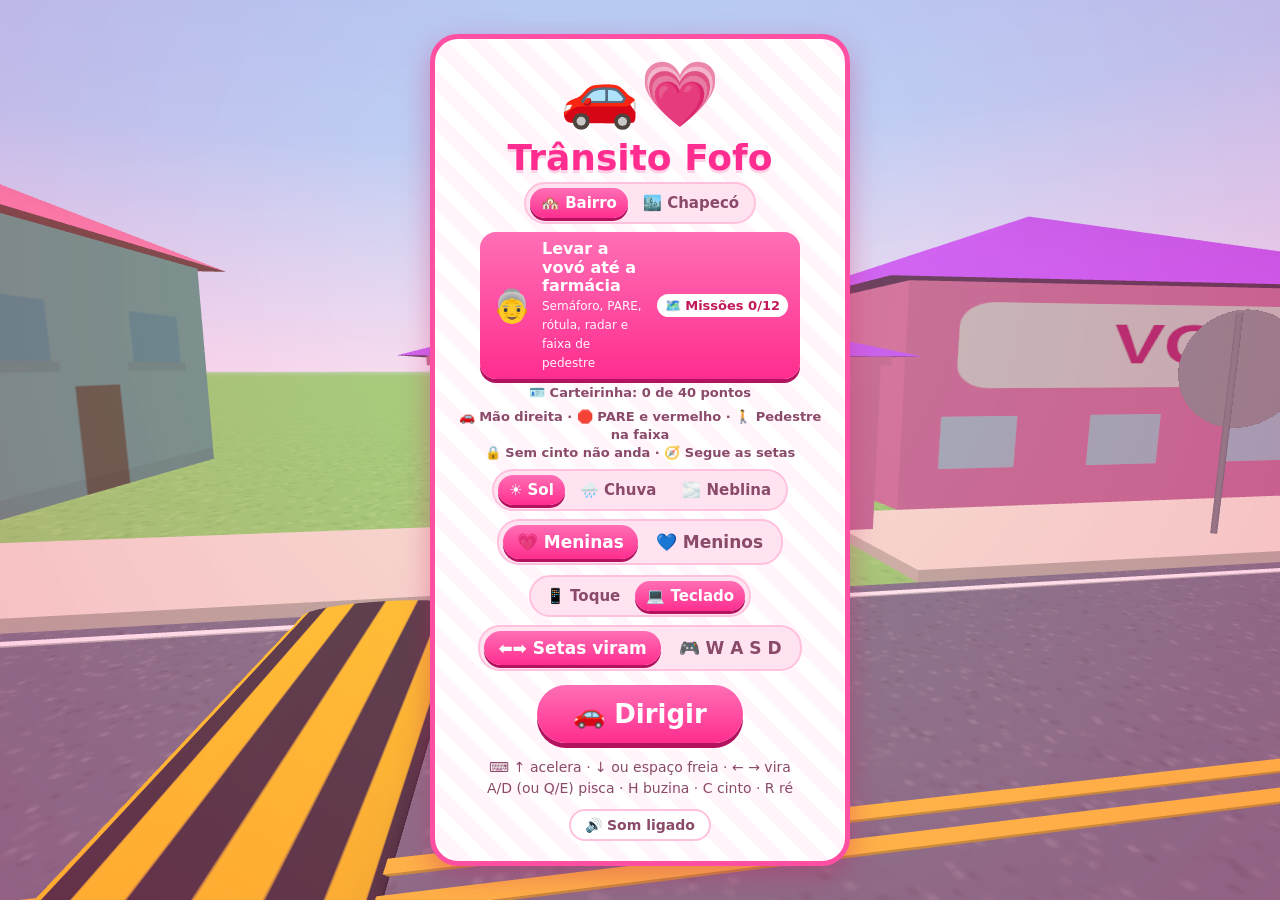
==== commit 6cfbc203: "Teclado com 2 jeitos (Setas ou W A S D), clima e mapa de Chapecó até o shopping Co-Authored-By: Clau" ====
--- a/index.html
+++ b/index.html
@@ -83,6 +83,8 @@
     <!-- spec 041 (junta com a versão do site): Meninas/Meninos (o tema inteiro rosa/azul), Toque/Teclado e Volante/Pedais -->
     <div id="corCtl" class="modo ui"><span data-cor="rosa">💗 Meninas</span><span data-cor="azul">💙 Meninos</span></div>
     <div id="aparelhoCtl" class="modo ui"><span data-aparelho="toque">📱 Toque</span><span data-aparelho="pc">💻 Teclado</span></div>
+    <!-- spec 059: jeito do teclado — ← → viram (A/D piscam) ou W A S D (A/D viram, ← → piscam, S parado = ré) -->
+    <div id="teclasCtl" class="modo ui hidden"><span data-teclas="setas">⬅️➡️ Setas viram</span><span data-teclas="wasd">🎮 W A S D</span></div>
     <button id="playBtn">🚗 Dirigir</button>
     <p class="hint hidden" id="hintPc">⌨️ ↑ acelera · ↓ ou espaço freia<span class="soVolante"> · ← → vira</span><br>A/D (ou Q/E) pisca · H buzina · C cinto · R ré</p>
     <p class="hint" id="hintVolante">🎡 Polegar esquerdo no volante: arrasta ou gira · coração = buzina<br>🦶 Polegar direito no pedal: mais alto = mais rápido<br>Desliza pra cima = ✋ freio · ⬅️ ➡️ seta antes de virar<br>Toque no velocímetro = ré<br>PC: ← → vira · ↑ acelera · ↓ ou espaço freia · <b>A/D pisca</b> · H buzina · C cinto<br>Ré: parado, aperte R · ↑ anda para trás · R volta</p>
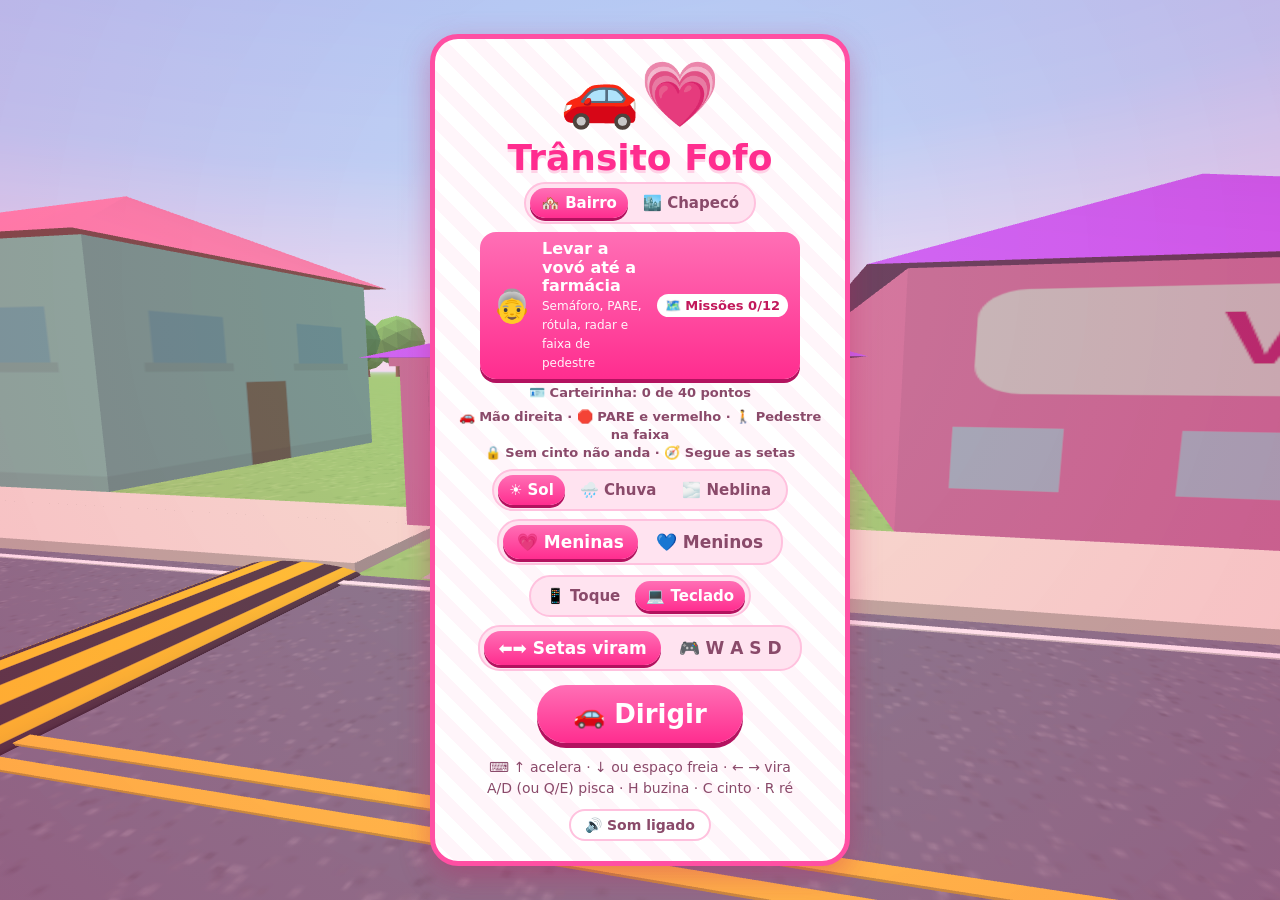
==== commit 34a6c715: "Ré no celular, olhar para os lados, direção mais suave, foto em todos os radares, pisca desliga sozi" ====
--- a/index.html
+++ b/index.html
@@ -35,6 +35,7 @@
 <!-- spec 007/008: botões da seta (pisca), dos lados do velocímetro -->
 <div id="setas" class="hidden">
   <button id="setaEsq" class="setaBtn ui" data-lado="esq" aria-label="seta para a esquerda"><svg viewBox="0 0 40 40"><path d="M5 20 L19 7 V14 H35 V26 H19 V33 Z" fill="#fff" stroke="#b35d00" stroke-width="2.2" stroke-linejoin="round"/></svg></button>
+  <button id="reBtn" class="setaBtn reBtn ui" aria-label="engatar a ré">R</button>
   <button id="setaDir" class="setaBtn ui" data-lado="dir" aria-label="seta para a direita"><svg viewBox="0 0 40 40"><path d="M35 20 L21 7 V14 H5 V26 H21 V33 Z" fill="#fff" stroke="#b35d00" stroke-width="2.2" stroke-linejoin="round"/></svg></button>
 </div>
 
